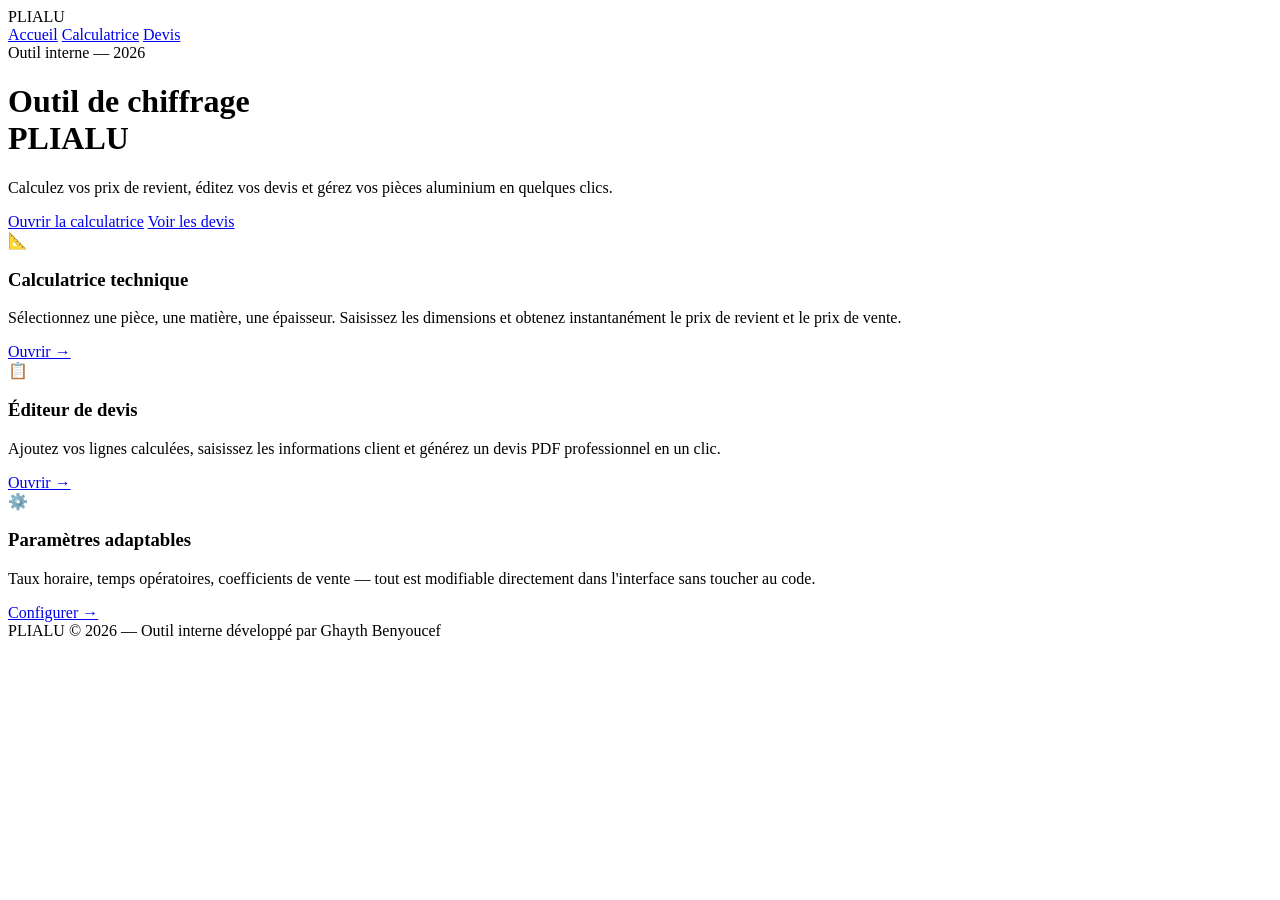
==== index.html @ 18a7a0c3 "Update index.html" ====
<!DOCTYPE html>
<html lang="fr">
<head>
  <meta charset="UTF-8">
  <meta name="viewport" content="width=device-width, initial-scale=1.0">
  <title>PLIALU — Outil interne</title>
  <link rel="stylesheet" href="style.css">
</head>
<body>

  <!-- ════════════════════════════════
       NAVIGATION
  ════════════════════════════════ -->
  <nav class="navbar">
    <span class="nav-logo">PLIALU</span>
    <div class="nav-links">
      <a href="index.html" class="nav-link active">Accueil</a>
      <a href="calcul.html" class="nav-link">Calculatrice</a>
      <a href="devis.html" class="nav-link">Devis</a>
    </div>
  </nav>

  <!-- ════════════════════════════════
       HERO
  ════════════════════════════════ -->
  <main class="hero">
    <div class="hero-content">
      <div class="hero-badge">Outil interne — 2026</div>
      <h1 class="hero-title">Outil de chiffrage<br><span>PLIALU</span></h1>
      <p class="hero-sub">
        Calculez vos prix de revient, éditez vos devis et gérez vos pièces aluminium
        en quelques clics.
      </p>
      <div class="hero-actions">
        <a href="calcul.html" class="btn btn-primary">Ouvrir la calculatrice</a>
        <a href="devis.html" class="btn btn-outline">Voir les devis</a>
      </div>
    </div>
  </main>

  <!-- ════════════════════════════════
       CARTES FONCTIONNALITÉS
  ════════════════════════════════ -->
  <section class="features">

    <div class="feature-card">
      <div class="feature-icon">📐</div>
      <h3>Calculatrice technique</h3>
      <p>
        Sélectionnez une pièce, une matière, une épaisseur.
        Saisissez les dimensions et obtenez instantanément
        le prix de revient et le prix de vente.
      </p>
      <a href="calcul.html" class="feature-link">Ouvrir →</a>
    </div>

    <div class="feature-card">
      <div class="feature-icon">📋</div>
      <h3>Éditeur de devis</h3>
      <p>
        Ajoutez vos lignes calculées, saisissez les informations
        client et générez un devis PDF professionnel en un clic.
      </p>
      <a href="devis.html" class="feature-link">Ouvrir →</a>
    </div>

    <div class="feature-card">
      <div class="feature-icon">⚙️</div>
      <h3>Paramètres adaptables</h3>
      <p>
        Taux horaire, temps opératoires, coefficients de vente —
        tout est modifiable directement dans l'interface
        sans toucher au code.
      </p>
      <a href="calcul.html" class="feature-link">Configurer →</a>
    </div>

  </section>

  <!-- ════════════════════════════════
       FOOTER
  ════════════════════════════════ -->
  <footer class="footer">
    <span>PLIALU © 2026 — Outil interne développé par Ghayth Benyoucef</span>
  </footer>

</body>
</html>
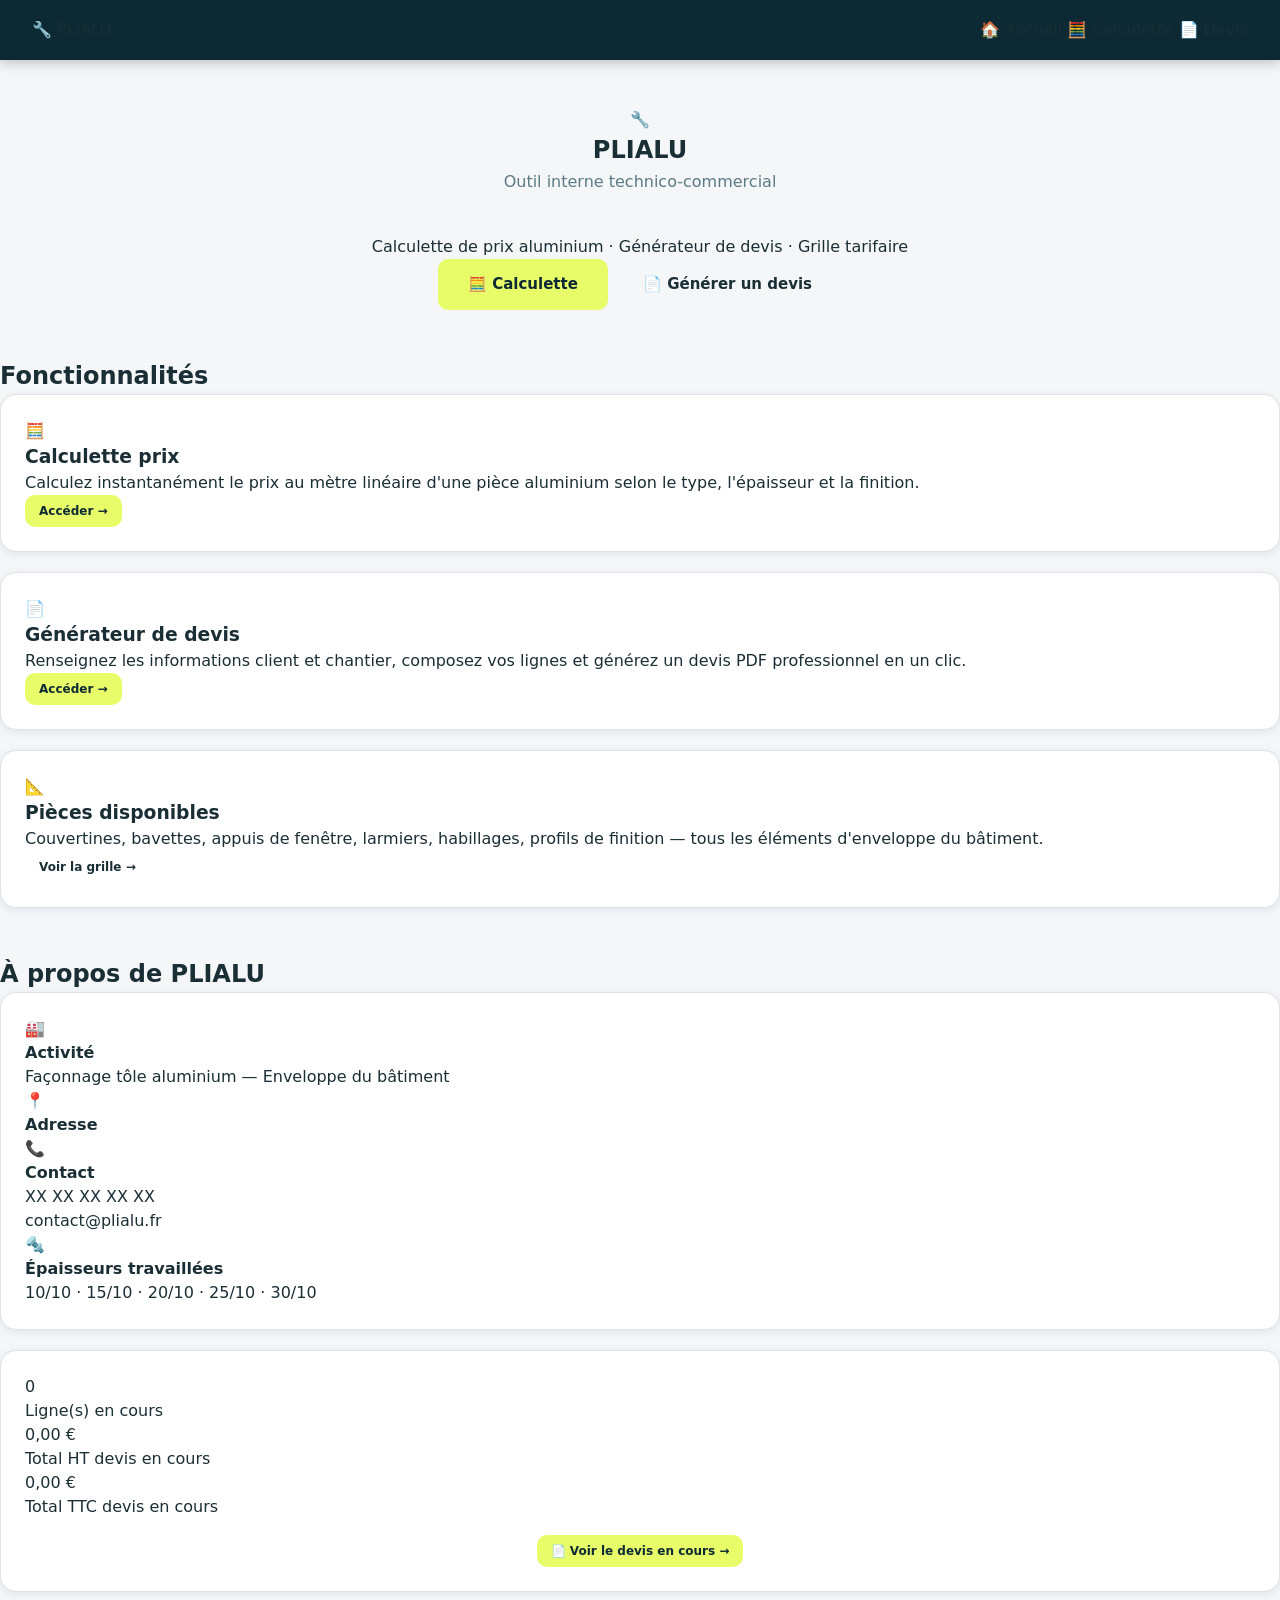
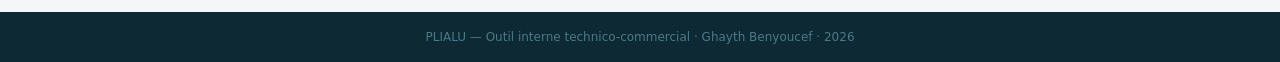
==== commit 517eaa0e: "Update index.html" ====
--- a/index.html
+++ b/index.html
@@ -8,81 +8,186 @@
 </head>
 <body>
 
-  <!-- ════════════════════════════════
-       NAVIGATION
-  ════════════════════════════════ -->
-  <nav class="navbar">
-    <span class="nav-logo">PLIALU</span>
-    <div class="nav-links">
-      <a href="index.html" class="nav-link active">Accueil</a>
-      <a href="calcul.html" class="nav-link">Calculatrice</a>
-      <a href="devis.html" class="nav-link">Devis</a>
+<!-- ═══════════════════════════════════════
+     NAVBAR
+════════════════════════════════════════ -->
+<nav class="navbar">
+  <div class="navbar-brand">🔧 PLIALU</div>
+  <div class="navbar-links">
+    <a href="index.html" class="active">🏠 Accueil</a>
+    <a href="calcul.html">🧮 Calculette</a>
+    <a href="devis.html">📄 Devis</a>
+  </div>
+</nav>
+
+<!-- ═══════════════════════════════════════
+     HERO
+════════════════════════════════════════ -->
+<section class="hero hero-home">
+  <div class="hero-content">
+    <div class="hero-logo">🔧</div>
+    <h1>PLIALU</h1>
+    <p class="hero-sub">Outil interne technico-commercial</p>
+    <p class="hero-desc">
+      Calculette de prix aluminium · Générateur de devis · Grille tarifaire
+    </p>
+    <div class="hero-btns">
+      <a href="calcul.html" class="btn btn-primary btn-lg">🧮 Calculette</a>
+      <a href="devis.html"  class="btn btn-secondary btn-lg">📄 Générer un devis</a>
     </div>
-  </nav>
+  </div>
+</section>
 
-  <!-- ════════════════════════════════
-       HERO
-  ════════════════════════════════ -->
-  <main class="hero">
-    <div class="hero-content">
-      <div class="hero-badge">Outil interne — 2026</div>
-      <h1 class="hero-title">Outil de chiffrage<br><span>PLIALU</span></h1>
-      <p class="hero-sub">
-        Calculez vos prix de revient, éditez vos devis et gérez vos pièces aluminium
-        en quelques clics.
+<!-- ═══════════════════════════════════════
+     CARDS FONCTIONNALITÉS
+════════════════════════════════════════ -->
+<main class="container">
+
+  <h2 class="section-title">Fonctionnalités</h2>
+
+  <div class="cards-grid">
+
+    <div class="card feature-card">
+      <div class="feature-icon">🧮</div>
+      <h3>Calculette prix</h3>
+      <p>
+        Calculez instantanément le prix au mètre linéaire d'une pièce aluminium
+        selon le type, l'épaisseur et la finition.
       </p>
-      <div class="hero-actions">
-        <a href="calcul.html" class="btn btn-primary">Ouvrir la calculatrice</a>
-        <a href="devis.html" class="btn btn-outline">Voir les devis</a>
-      </div>
-    </div>
-  </main>
-
-  <!-- ════════════════════════════════
-       CARTES FONCTIONNALITÉS
-  ════════════════════════════════ -->
-  <section class="features">
-
-    <div class="feature-card">
-      <div class="feature-icon">📐</div>
-      <h3>Calculatrice technique</h3>
-      <p>
-        Sélectionnez une pièce, une matière, une épaisseur.
-        Saisissez les dimensions et obtenez instantanément
-        le prix de revient et le prix de vente.
-      </p>
-      <a href="calcul.html" class="feature-link">Ouvrir →</a>
+      <a href="calcul.html" class="btn btn-primary btn-sm" style="margin-top:auto;">
+        Accéder →
+      </a>
     </div>
 
-    <div class="feature-card">
-      <div class="feature-icon">📋</div>
-      <h3>Éditeur de devis</h3>
+    <div class="card feature-card">
+      <div class="feature-icon">📄</div>
+      <h3>Générateur de devis</h3>
       <p>
-        Ajoutez vos lignes calculées, saisissez les informations
-        client et générez un devis PDF professionnel en un clic.
+        Renseignez les informations client et chantier, composez vos lignes
+        et générez un devis PDF professionnel en un clic.
       </p>
-      <a href="devis.html" class="feature-link">Ouvrir →</a>
+      <a href="devis.html" class="btn btn-primary btn-sm" style="margin-top:auto;">
+        Accéder →
+      </a>
     </div>
 
-    <div class="feature-card">
-      <div class="feature-icon">⚙️</div>
-      <h3>Paramètres adaptables</h3>
+    <div class="card feature-card">
+      <div class="feature-icon">📐</div>
+      <h3>Pièces disponibles</h3>
       <p>
-        Taux horaire, temps opératoires, coefficients de vente —
-        tout est modifiable directement dans l'interface
-        sans toucher au code.
+        Couvertines, bavettes, appuis de fenêtre, larmiers, habillages, profils
+        de finition — tous les éléments d'enveloppe du bâtiment.
       </p>
-      <a href="calcul.html" class="feature-link">Configurer →</a>
+      <a href="calcul.html" class="btn btn-secondary btn-sm" style="margin-top:auto;">
+        Voir la grille →
+      </a>
     </div>
 
-  </section>
+  </div>
 
-  <!-- ════════════════════════════════
-       FOOTER
-  ════════════════════════════════ -->
-  <footer class="footer">
-    <span>PLIALU © 2026 — Outil interne développé par Ghayth Benyoucef</span>
-  </footer>
+  <!-- ─────────────────────────────────────
+       INFOS SOCIÉTÉ
+  ───────────────────────────────────── -->
+  <h2 class="section-title" style="margin-top:48px;">À propos de PLIALU</h2>
 
+  <div class="card">
+    <div class="about-grid">
+
+      <div class="about-bloc">
+        <div class="about-icon">🏭</div>
+        <h4>Activité</h4>
+        <p id="about-activite">—</p>
+      </div>
+
+      <div class="about-bloc">
+        <div class="about-icon">📍</div>
+        <h4>Adresse</h4>
+        <p id="about-adresse">—</p>
+      </div>
+
+      <div class="about-bloc">
+        <div class="about-icon">📞</div>
+        <h4>Contact</h4>
+        <p id="about-tel">—</p>
+        <p id="about-email">—</p>
+      </div>
+
+      <div class="about-bloc">
+        <div class="about-icon">🔩</div>
+        <h4>Épaisseurs travaillées</h4>
+        <p>10/10 · 15/10 · 20/10 · 25/10 · 30/10</p>
+      </div>
+
+    </div>
+  </div>
+
+  <!-- ─────────────────────────────────────
+       COMPTEUR DEVIS EN COURS
+  ───────────────────────────────────── -->
+  <div class="card stat-card">
+    <div class="stat-grid">
+
+      <div class="stat-bloc">
+        <div class="stat-value" id="stat-lignes">0</div>
+        <div class="stat-label">Ligne(s) en cours</div>
+      </div>
+
+      <div class="stat-bloc">
+        <div class="stat-value" id="stat-total-ht">0,00 €</div>
+        <div class="stat-label">Total HT devis en cours</div>
+      </div>
+
+      <div class="stat-bloc">
+        <div class="stat-value" id="stat-total-ttc">0,00 €</div>
+        <div class="stat-label">Total TTC devis en cours</div>
+      </div>
+
+    </div>
+    <div style="text-align:center;margin-top:16px;">
+      <a href="devis.html" class="btn btn-primary btn-sm">📄 Voir le devis en cours →</a>
+    </div>
+  </div>
+
+</main>
+
+<!-- ═══════════════════════════════════════
+     FOOTER
+════════════════════════════════════════ -->
+<footer class="footer">
+  <p>PLIALU — Outil interne technico-commercial · Ghayth Benyoucef · 2026</p>
+</footer>
+
+<!-- ═══════════════════════════════════════
+     SCRIPTS
+════════════════════════════════════════ -->
+<script src="data.js"></script>
+<script src="script.js"></script>
+<script>
+
+  document.addEventListener("DOMContentLoaded", () => {
+
+    // ── Infos société depuis data.js
+    const set = (id, val) => {
+      const el = document.getElementById(id);
+      if (el) el.textContent = val;
+    };
+
+    set("about-activite", SOCIETE.activite);
+    set("about-adresse",  SOCIETE.adresse);
+    set("about-tel",      SOCIETE.tel);
+    set("about-email",    SOCIETE.email);
+
+    // ── Stats devis en cours (localStorage)
+    const lignes    = JSON.parse(localStorage.getItem("plialu_lignes") || "[]");
+    const totalHT   = lignes.reduce((s, l) => s + (l.totalHT || 0), 0);
+    const totalTTC  = totalHT * 1.2;
+
+    set("stat-lignes",    lignes.length);
+    set("stat-total-ht",  arrondi(totalHT).toFixed(2).replace(".", ",") + " €");
+    set("stat-total-ttc", arrondi(totalTTC).toFixed(2).replace(".", ",") + " €");
+
+  });
+
+</script>
 </body>
 </html>
--- a/style.css
+++ b/style.css
@@ -0,0 +1,530 @@
+/* ============================================================
+   PLIALU — style.css
+   Charte graphique commune à toutes les pages
+   Auteur : Ghayth Benyoucef — Alternant technico-commercial
+   Année  : 2026
+============================================================ */
+
+/* ════════════════════════════════════════
+   VARIABLES — Palette PLIALU
+════════════════════════════════════════ */
+:root {
+  --bleu        : #0d2933;
+  --bleu-clair  : #14404f;
+  --bleu-mid    : #1a5568;
+  --jaune       : #e8fc69;
+  --jaune-hover : #d4e85a;
+  --blanc       : #ffffff;
+  --gris-bg     : #f4f6f8;
+  --gris-card   : #ffffff;
+  --gris-border : #dde3e8;
+  --texte       : #1a2e35;
+  --texte-soft  : #5a7a85;
+  --rouge       : #e53e3e;
+  --vert        : #38a169;
+  --shadow-sm   : 0 2px 8px rgba(13,41,51,.08);
+  --shadow-md   : 0 4px 20px rgba(13,41,51,.12);
+  --radius      : 10px;
+  --radius-lg   : 16px;
+  --transition  : .2s ease;
+}
+
+/* ════════════════════════════════════════
+   RESET & BASE
+════════════════════════════════════════ */
+*, *::before, *::after {
+  margin      : 0;
+  padding     : 0;
+  box-sizing  : border-box;
+}
+
+html {
+  font-size   : 16px;
+  scroll-behavior: smooth;
+}
+
+body {
+  font-family : 'Segoe UI', system-ui, -apple-system, sans-serif;
+  background  : var(--gris-bg);
+  color       : var(--texte);
+  min-height  : 100vh;
+  display     : flex;
+  flex-direction: column;
+  line-height : 1.5;
+}
+
+a {
+  text-decoration: none;
+  color: inherit;
+}
+
+/* ════════════════════════════════════════
+   NAVBAR
+════════════════════════════════════════ */
+.navbar {
+  background    : var(--bleu);
+  height        : 60px;
+  display       : flex;
+  align-items   : center;
+  justify-content: space-between;
+  padding       : 0 32px;
+  position      : sticky;
+  top           : 0;
+  z-index       : 100;
+  box-shadow    : 0 2px 12px rgba(0,0,0,.25);
+}
+
+.nav-logo {
+  font-size     : 18px;
+  font-weight   : 900;
+  color         : var(--jaune);
+  letter-spacing: 2px;
+  text-transform: uppercase;
+}
+
+.nav-links {
+  display       : flex;
+  gap           : 4px;
+}
+
+.nav-link {
+  color         : #8aacb8;
+  font-size     : 14px;
+  font-weight   : 600;
+  padding       : 6px 14px;
+  border-radius : 6px;
+  transition    : var(--transition);
+}
+
+.nav-link:hover {
+  color         : var(--blanc);
+  background    : var(--bleu-mid);
+}
+
+.nav-link.active {
+  color         : var(--bleu);
+  background    : var(--jaune);
+}
+
+/* ════════════════════════════════════════
+   PAGE WRAPPER
+════════════════════════════════════════ */
+.page {
+  flex          : 1;
+  padding       : 32px 24px;
+  max-width     : 1100px;
+  margin        : 0 auto;
+  width         : 100%;
+}
+
+.page-title {
+  font-size     : 22px;
+  font-weight   : 800;
+  color         : var(--bleu);
+  margin-bottom : 4px;
+}
+
+.page-sub {
+  font-size     : 14px;
+  color         : var(--texte-soft);
+  margin-bottom : 28px;
+}
+
+/* ════════════════════════════════════════
+   HERO — page d'accueil
+════════════════════════════════════════ */
+.hero {
+  flex          : 1;
+  display       : flex;
+  align-items   : center;
+  justify-content: center;
+  padding       : 48px 24px;
+}
+
+.hero-content {
+  text-align    : center;
+  max-width     : 620px;
+}
+
+.hero-badge {
+  display       : inline-block;
+  background    : var(--bleu);
+  color         : var(--jaune);
+  font-size     : 11px;
+  font-weight   : 700;
+  letter-spacing: 1.5px;
+  text-transform: uppercase;
+  padding       : 5px 14px;
+  border-radius : 20px;
+  margin-bottom : 20px;
+}
+
+.hero-title {
+  font-size     : 42px;
+  font-weight   : 900;
+  color         : var(--bleu);
+  line-height   : 1.15;
+  margin-bottom : 16px;
+}
+
+.hero-title span {
+  color         : var(--bleu-mid);
+}
+
+.hero-sub {
+  font-size     : 16px;
+  color         : var(--texte-soft);
+  margin-bottom : 40px;
+  line-height   : 1.7;
+}
+
+.hero-actions {
+  display       : flex;
+  gap           : 12px;
+  justify-content: center;
+  flex-wrap     : wrap;
+  margin-bottom : 48px;
+}
+
+.hero-cards {
+  display       : grid;
+  grid-template-columns: repeat(3, 1fr);
+  gap           : 16px;
+  text-align    : left;
+}
+
+.hero-card {
+  background    : var(--blanc);
+  border        : 1px solid var(--gris-border);
+  border-radius : var(--radius);
+  padding       : 20px;
+  box-shadow    : var(--shadow-sm);
+}
+
+.hero-card-icon {
+  font-size     : 26px;
+  margin-bottom : 10px;
+}
+
+.hero-card h3 {
+  font-size     : 14px;
+  font-weight   : 800;
+  color         : var(--bleu);
+  margin-bottom : 6px;
+}
+
+.hero-card p {
+  font-size     : 13px;
+  color         : var(--texte-soft);
+  line-height   : 1.5;
+}
+
+/* ════════════════════════════════════════
+   CARDS
+════════════════════════════════════════ */
+.card {
+  background    : var(--gris-card);
+  border        : 1px solid var(--gris-border);
+  border-radius : var(--radius-lg);
+  padding       : 24px;
+  box-shadow    : var(--shadow-sm);
+  margin-bottom : 20px;
+}
+
+.card-title {
+  font-size     : 13px;
+  font-weight   : 800;
+  text-transform: uppercase;
+  letter-spacing: 1px;
+  color         : var(--bleu);
+  margin-bottom : 18px;
+  padding-bottom: 10px;
+  border-bottom : 2px solid var(--gris-border);
+  display       : flex;
+  align-items   : center;
+  gap           : 8px;
+}
+
+/* ════════════════════════════════════════
+   GRILLES
+════════════════════════════════════════ */
+.grid2 { display: grid; grid-template-columns: 1fr 1fr;         gap: 16px; }
+.grid3 { display: grid; grid-template-columns: 1fr 1fr 1fr;     gap: 16px; }
+.grid4 { display: grid; grid-template-columns: 1fr 1fr 1fr 1fr; gap: 16px; }
+
+/* ════════════════════════════════════════
+   FORMULAIRE
+════════════════════════════════════════ */
+.form-group {
+  display       : flex;
+  flex-direction: column;
+  gap           : 6px;
+}
+
+.form-group label {
+  font-size     : 12px;
+  font-weight   : 700;
+  color         : var(--texte-soft);
+  text-transform: uppercase;
+  letter-spacing: .5px;
+}
+
+.form-group input,
+.form-group select,
+.form-group textarea {
+  padding       : 10px 12px;
+  border        : 1.5px solid var(--gris-border);
+  border-radius : var(--radius);
+  font-size     : 14px;
+  color         : var(--texte);
+  background    : var(--blanc);
+  transition    : var(--transition);
+  font-family   : inherit;
+}
+
+.form-group input:focus,
+.form-group select:focus,
+.form-group textarea:focus {
+  outline       : none;
+  border-color  : var(--bleu-mid);
+  box-shadow    : 0 0 0 3px rgba(26,85,104,.12);
+}
+
+.form-group input::placeholder {
+  color         : #b0bec5;
+}
+
+/* ════════════════════════════════════════
+   BOUTONS
+════════════════════════════════════════ */
+.btn {
+  display       : inline-flex;
+  align-items   : center;
+  gap           : 7px;
+  padding       : 11px 22px;
+  border        : none;
+  border-radius : var(--radius);
+  cursor        : pointer;
+  font-weight   : 700;
+  font-size     : 14px;
+  font-family   : inherit;
+  transition    : var(--transition);
+  white-space   : nowrap;
+}
+
+.btn-primary {
+  background    : var(--jaune);
+  color         : var(--bleu);
+}
+.btn-primary:hover {
+  background    : var(--jaune-hover);
+  transform     : translateY(-1px);
+  box-shadow    : var(--shadow-sm);
+}
+
+.btn-dark {
+  background    : var(--bleu);
+  color         : var(--blanc);
+}
+.btn-dark:hover {
+  background    : var(--bleu-mid);
+  transform     : translateY(-1px);
+}
+
+.btn-outline {
+  background    : transparent;
+  color         : var(--bleu);
+  border        : 2px solid var(--bleu);
+}
+.btn-outline:hover {
+  background    : var(--bleu);
+  color         : var(--blanc);
+}
+
+.btn-danger {
+  background    : #fee2e2;
+  color         : var(--rouge);
+}
+.btn-danger:hover {
+  background    : #fca5a5;
+}
+
+.btn-success {
+  background    : #d1fae5;
+  color         : var(--vert);
+}
+.btn-success:hover {
+  background    : #6ee7b7;
+}
+
+.btn-sm {
+  padding       : 7px 14px;
+  font-size     : 12px;
+}
+
+.btn-lg {
+  padding       : 14px 30px;
+  font-size     : 15px;
+}
+
+.btn-full {
+  width         : 100%;
+  justify-content: center;
+}
+
+/* ════════════════════════════════════════
+   RÉSULTATS DE CALCUL
+════════════════════════════════════════ */
+.result-box {
+  background    : var(--gris-bg);
+  border        : 1px solid var(--gris-border);
+  border-radius : var(--radius);
+  padding       : 16px;
+  margin-bottom : 10px;
+}
+
+.result-box .lbl {
+  font-size     : 11px;
+  font-weight   : 700;
+  text-transform: uppercase;
+  letter-spacing: .5px;
+  color         : var(--texte-soft);
+  margin-bottom : 4px;
+}
+
+.result-box .val {
+  font-size     : 20px;
+  font-weight   : 800;
+  color         : var(--bleu);
+}
+
+.result-highlight {
+  background    : var(--bleu);
+  border-radius : var(--radius);
+  padding       : 18px 20px;
+  display       : flex;
+  justify-content: space-between;
+  align-items   : center;
+}
+
+.result-highlight .lbl {
+  color         : #8aacb8;
+  font-size     : 12px;
+  font-weight   : 700;
+  text-transform: uppercase;
+  letter-spacing: .5px;
+}
+
+.result-highlight .val {
+  color         : var(--jaune);
+  font-size     : 28px;
+  font-weight   : 900;
+}
+
+/* ════════════════════════════════════════
+   TABLEAU DEVIS
+════════════════════════════════════════ */
+.table-wrap {
+  overflow-x    : auto;
+  border-radius : var(--radius);
+  border        : 1px solid var(--gris-border);
+}
+
+.devis-table {
+  width         : 100%;
+  border-collapse: collapse;
+  font-size     : 13px;
+  min-width     : 600px;
+}
+
+.devis-table th {
+  background    : var(--bleu);
+  color         : var(--blanc);
+  padding       : 11px 14px;
+  text-align    : left;
+  font-size     : 11px;
+  font-weight   : 700;
+  text-transform: uppercase;
+  letter-spacing: .6px;
+}
+
+.devis-table td {
+  padding       : 11px 14px;
+  border-bottom : 1px solid var(--gris-border);
+  vertical-align: middle;
+}
+
+.devis-table tr:last-child td {
+  border-bottom : none;
+}
+
+.devis-table tbody tr:hover td {
+  background    : #f0f6f8;
+}
+
+.devis-table .total-row td {
+  font-weight   : 800;
+  background    : var(--gris-bg);
+  border-top    : 2px solid var(--bleu);
+  color         : var(--bleu);
+}
+
+/* ════════════════════════════════════════
+   BADGES / TAGS
+════════════════════════════════════════ */
+.badge {
+  display       : inline-block;
+  padding       : 3px 10px;
+  border-radius : 20px;
+  font-size     : 11px;
+  font-weight   : 700;
+}
+
+.badge-blue  { background: #dbeafe; color: #1e40af; }
+.badge-green { background: #d1fae5; color: #065f46; }
+.badge-yellow{ background: #fef9c3; color: #854d0e; }
+.badge-red   { background: #fee2e2; color: #991b1b; }
+
+/* ════════════════════════════════════════
+   DIVIDER
+════════════════════════════════════════ */
+.divider {
+  border        : none;
+  border-top    : 1px solid var(--gris-border);
+  margin        : 20px 0;
+}
+
+/* ════════════════════════════════════════
+   FOOTER
+════════════════════════════════════════ */
+.footer {
+  background    : var(--bleu);
+  color         : #4a7a8a;
+  text-align    : center;
+  padding       : 16px;
+  font-size     : 12px;
+  margin-top    : auto;
+}
+
+.footer span {
+  color         : var(--jaune);
+  font-weight   : 700;
+}
+
+/* ════════════════════════════════════════
+   RESPONSIVE
+════════════════════════════════════════ */
+@media (max-width: 768px) {
+  .hero-title        { font-size: 30px; }
+  .hero-cards        { grid-template-columns: 1fr; }
+  .grid3, .grid4     { grid-template-columns: 1fr 1fr; }
+  .navbar            { padding: 0 16px; }
+}
+
+@media (max-width: 520px) {
+  .grid2, .grid3, .grid4 { grid-template-columns: 1fr; }
+  .hero-title             { font-size: 26px; }
+  .nav-link               { padding: 6px 10px; font-size: 13px; }
+  .page                   { padding: 20px 16px; }
+}
+
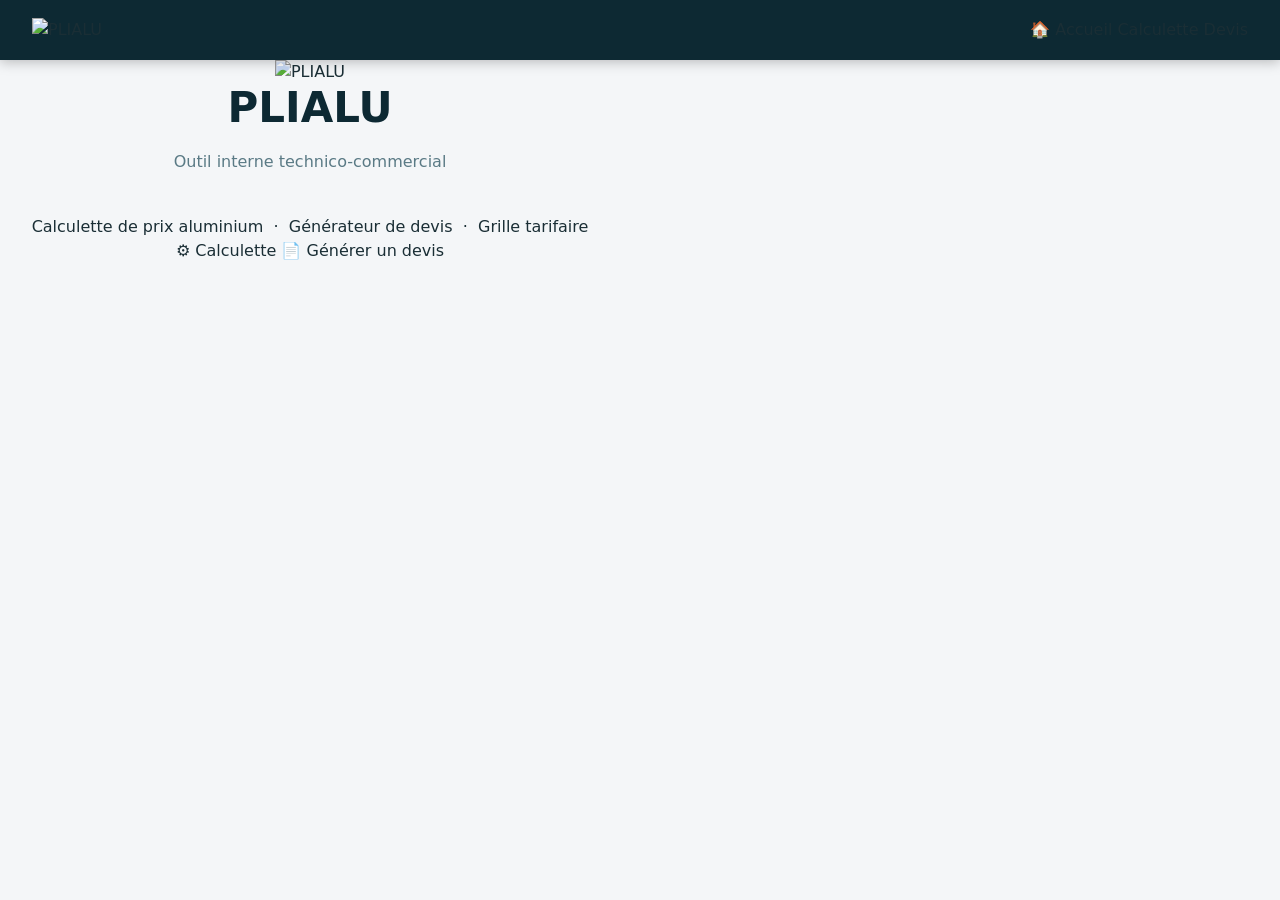
==== commit 3863f1c4: "Update index.html" ====
--- a/index.html
+++ b/index.html
@@ -12,182 +12,51 @@
      NAVBAR
 ════════════════════════════════════════ -->
 <nav class="navbar">
-  <div class="navbar-brand">🔧 PLIALU</div>
+  <div class="navbar-brand">
+    <img src="https://media.licdn.com/dms/image/v2/D4E0BAQEVHChGDClWSw/company-logo_200_200/company-logo_200_200/0/1711383705214/plialu_logo?e=2147483647&v=beta&t=Yynd6OIt06-9izNKmvnm66nc15JvNhJKp5H75QXgh50" alt="PLIALU" style="height:36px;">
+  </div>
   <div class="navbar-links">
     <a href="index.html" class="active">🏠 Accueil</a>
-    <a href="calcul.html">🧮 Calculette</a>
-    <a href="devis.html">📄 Devis</a>
+    <a href="calcul.html">Calculette</a>
+    <a href="devis.html">Devis</a>
   </div>
 </nav>
 
 <!-- ═══════════════════════════════════════
      HERO
 ════════════════════════════════════════ -->
-<section class="hero hero-home">
+<section class="hero-home">
   <div class="hero-content">
-    <div class="hero-logo">🔧</div>
-    <h1>PLIALU</h1>
+
+    <img
+      src="https://media.licdn.com/dms/image/v2/D4E0BAQEVHChGDClWSw/company-logo_200_200/company-logo_200_200/0/1711383705214/plialu_logo?e=2147483647&v=beta&t=Yynd6OIt06-9izNKmvnm66nc15JvNhJKp5H75QXgh50"
+      alt="PLIALU"
+      class="hero-logo-img"
+    >
+
+    <h1 class="hero-title">PLIALU</h1>
     <p class="hero-sub">Outil interne technico-commercial</p>
     <p class="hero-desc">
-      Calculette de prix aluminium · Générateur de devis · Grille tarifaire
+      Calculette de prix aluminium &nbsp;·&nbsp; Générateur de devis &nbsp;·&nbsp; Grille tarifaire
     </p>
+
     <div class="hero-btns">
-      <a href="calcul.html" class="btn btn-primary btn-lg">🧮 Calculette</a>
-      <a href="devis.html"  class="btn btn-secondary btn-lg">📄 Générer un devis</a>
-    </div>
-  </div>
-</section>
-
-<!-- ═══════════════════════════════════════
-     CARDS FONCTIONNALITÉS
-════════════════════════════════════════ -->
-<main class="container">
-
-  <h2 class="section-title">Fonctionnalités</h2>
-
-  <div class="cards-grid">
-
-    <div class="card feature-card">
-      <div class="feature-icon">🧮</div>
-      <h3>Calculette prix</h3>
-      <p>
-        Calculez instantanément le prix au mètre linéaire d'une pièce aluminium
-        selon le type, l'épaisseur et la finition.
-      </p>
-      <a href="calcul.html" class="btn btn-primary btn-sm" style="margin-top:auto;">
-        Accéder →
+      <a href="calcul.html" class="btn-hero btn-hero-primary">
+        ⚙️ Calculette
       </a>
-    </div>
-
-    <div class="card feature-card">
-      <div class="feature-icon">📄</div>
-      <h3>Générateur de devis</h3>
-      <p>
-        Renseignez les informations client et chantier, composez vos lignes
-        et générez un devis PDF professionnel en un clic.
-      </p>
-      <a href="devis.html" class="btn btn-primary btn-sm" style="margin-top:auto;">
-        Accéder →
-      </a>
-    </div>
-
-    <div class="card feature-card">
-      <div class="feature-icon">📐</div>
-      <h3>Pièces disponibles</h3>
-      <p>
-        Couvertines, bavettes, appuis de fenêtre, larmiers, habillages, profils
-        de finition — tous les éléments d'enveloppe du bâtiment.
-      </p>
-      <a href="calcul.html" class="btn btn-secondary btn-sm" style="margin-top:auto;">
-        Voir la grille →
+      <a href="devis.html" class="btn-hero btn-hero-secondary">
+        📄 Générer un devis
       </a>
     </div>
 
   </div>
-
-  <!-- ─────────────────────────────────────
-       INFOS SOCIÉTÉ
-  ───────────────────────────────────── -->
-  <h2 class="section-title" style="margin-top:48px;">À propos de PLIALU</h2>
-
-  <div class="card">
-    <div class="about-grid">
-
-      <div class="about-bloc">
-        <div class="about-icon">🏭</div>
-        <h4>Activité</h4>
-        <p id="about-activite">—</p>
-      </div>
-
-      <div class="about-bloc">
-        <div class="about-icon">📍</div>
-        <h4>Adresse</h4>
-        <p id="about-adresse">—</p>
-      </div>
-
-      <div class="about-bloc">
-        <div class="about-icon">📞</div>
-        <h4>Contact</h4>
-        <p id="about-tel">—</p>
-        <p id="about-email">—</p>
-      </div>
-
-      <div class="about-bloc">
-        <div class="about-icon">🔩</div>
-        <h4>Épaisseurs travaillées</h4>
-        <p>10/10 · 15/10 · 20/10 · 25/10 · 30/10</p>
-      </div>
-
-    </div>
-  </div>
-
-  <!-- ─────────────────────────────────────
-       COMPTEUR DEVIS EN COURS
-  ───────────────────────────────────── -->
-  <div class="card stat-card">
-    <div class="stat-grid">
-
-      <div class="stat-bloc">
-        <div class="stat-value" id="stat-lignes">0</div>
-        <div class="stat-label">Ligne(s) en cours</div>
-      </div>
-
-      <div class="stat-bloc">
-        <div class="stat-value" id="stat-total-ht">0,00 €</div>
-        <div class="stat-label">Total HT devis en cours</div>
-      </div>
-
-      <div class="stat-bloc">
-        <div class="stat-value" id="stat-total-ttc">0,00 €</div>
-        <div class="stat-label">Total TTC devis en cours</div>
-      </div>
-
-    </div>
-    <div style="text-align:center;margin-top:16px;">
-      <a href="devis.html" class="btn btn-primary btn-sm">📄 Voir le devis en cours →</a>
-    </div>
-  </div>
-
-</main>
-
-<!-- ═══════════════════════════════════════
-     FOOTER
-════════════════════════════════════════ -->
-<footer class="footer">
-  <p>PLIALU — Outil interne technico-commercial · Ghayth Benyoucef · 2026</p>
-</footer>
+</section>
 
 <!-- ═══════════════════════════════════════
      SCRIPTS
 ════════════════════════════════════════ -->
 <script src="data.js"></script>
 <script src="script.js"></script>
-<script>
 
-  document.addEventListener("DOMContentLoaded", () => {
-
-    // ── Infos société depuis data.js
-    const set = (id, val) => {
-      const el = document.getElementById(id);
-      if (el) el.textContent = val;
-    };
-
-    set("about-activite", SOCIETE.activite);
-    set("about-adresse",  SOCIETE.adresse);
-    set("about-tel",      SOCIETE.tel);
-    set("about-email",    SOCIETE.email);
-
-    // ── Stats devis en cours (localStorage)
-    const lignes    = JSON.parse(localStorage.getItem("plialu_lignes") || "[]");
-    const totalHT   = lignes.reduce((s, l) => s + (l.totalHT || 0), 0);
-    const totalTTC  = totalHT * 1.2;
-
-    set("stat-lignes",    lignes.length);
-    set("stat-total-ht",  arrondi(totalHT).toFixed(2).replace(".", ",") + " €");
-    set("stat-total-ttc", arrondi(totalTTC).toFixed(2).replace(".", ",") + " €");
-
-  });
-
-</script>
 </body>
 </html>
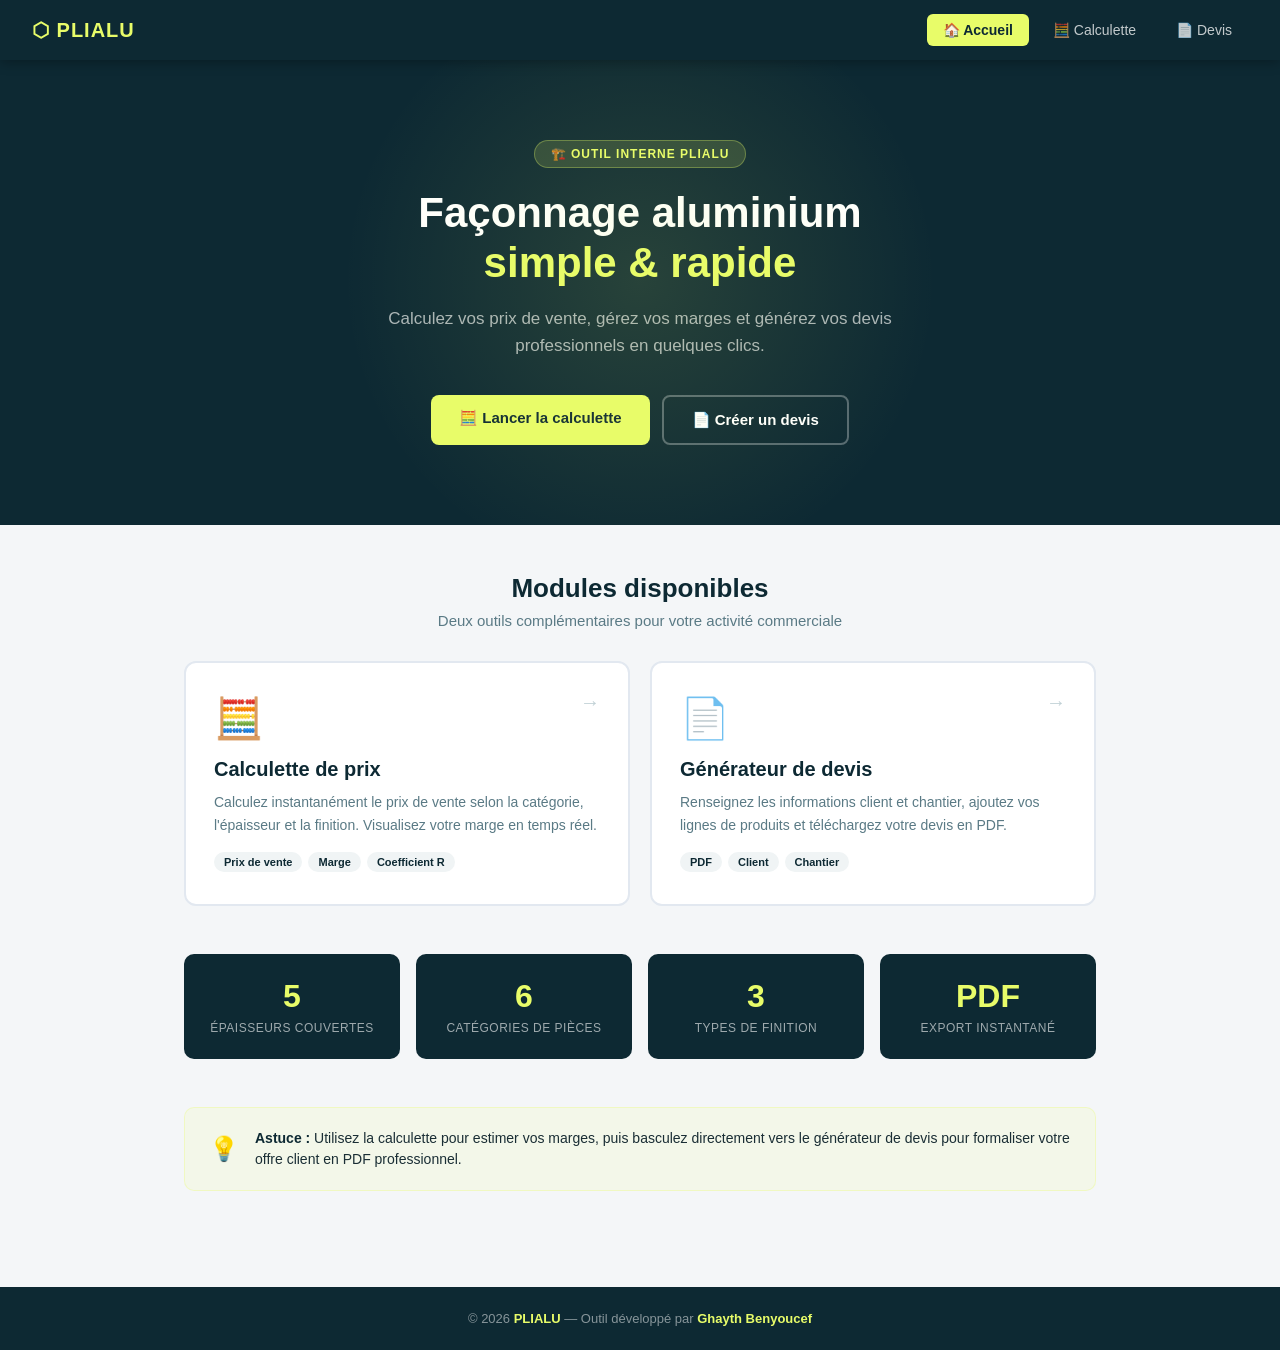
==== commit 89bd6508: "Update index.html" ====
--- a/index.html
+++ b/index.html
@@ -3,60 +3,307 @@
 <head>
   <meta charset="UTF-8">
   <meta name="viewport" content="width=device-width, initial-scale=1.0">
-  <title>PLIALU — Outil interne</title>
-  <link rel="stylesheet" href="style.css">
+  <title>PLIALU — Accueil</title>
+  <style>
+    /* ════ RESET ════ */
+    *, *::before, *::after { box-sizing: border-box; margin: 0; padding: 0; }
+    body { font-family: 'Segoe UI', sans-serif; background: #f4f6f8; color: #1a2e35; }
+
+    /* ════ NAVBAR ════ */
+    .navbar {
+      background: #0d2933;
+      padding: 0 32px;
+      height: 60px;
+      display: flex;
+      align-items: center;
+      justify-content: space-between;
+      position: sticky;
+      top: 0;
+      z-index: 100;
+      box-shadow: 0 2px 12px rgba(0,0,0,0.3);
+    }
+    .navbar-brand {
+      font-size: 20px;
+      font-weight: 800;
+      color: #e8fc69;
+      letter-spacing: 1px;
+    }
+    .navbar-links { display: flex; gap: 8px; }
+    .navbar-links a {
+      color: rgba(255,255,255,0.75);
+      text-decoration: none;
+      padding: 8px 16px;
+      border-radius: 6px;
+      font-size: 14px;
+      font-weight: 500;
+      transition: all .2s;
+    }
+    .navbar-links a:hover { background: rgba(232,252,105,0.15); color: #e8fc69; }
+    .navbar-links a.active { background: #e8fc69; color: #0d2933; font-weight: 700; }
+
+    /* ════ HERO ════ */
+    .hero {
+      background: #0d2933;
+      padding: 80px 32px;
+      text-align: center;
+      position: relative;
+      overflow: hidden;
+    }
+    .hero::before {
+      content: '';
+      position: absolute;
+      top: -80px; left: 50%; transform: translateX(-50%);
+      width: 600px; height: 600px;
+      background: radial-gradient(circle, rgba(232,252,105,0.12) 0%, transparent 70%);
+      pointer-events: none;
+    }
+    .hero-badge {
+      display: inline-block;
+      background: rgba(232,252,105,0.15);
+      color: #e8fc69;
+      border: 1px solid rgba(232,252,105,0.3);
+      padding: 6px 16px;
+      border-radius: 20px;
+      font-size: 12px;
+      font-weight: 600;
+      letter-spacing: 1px;
+      text-transform: uppercase;
+      margin-bottom: 20px;
+    }
+    .hero h1 {
+      font-size: 42px;
+      font-weight: 900;
+      color: #ffffff;
+      margin-bottom: 16px;
+      line-height: 1.2;
+    }
+    .hero h1 span { color: #e8fc69; }
+    .hero p {
+      font-size: 17px;
+      color: rgba(255,255,255,0.65);
+      max-width: 520px;
+      margin: 0 auto 36px;
+      line-height: 1.6;
+    }
+    .hero-btns { display: flex; gap: 12px; justify-content: center; flex-wrap: wrap; }
+    .btn-primary {
+      background: #e8fc69;
+      color: #0d2933;
+      padding: 14px 28px;
+      border-radius: 8px;
+      font-weight: 800;
+      font-size: 15px;
+      text-decoration: none;
+      transition: all .2s;
+    }
+    .btn-primary:hover { background: #d4e85a; transform: translateY(-2px); box-shadow: 0 6px 20px rgba(232,252,105,0.4); }
+    .btn-outline {
+      background: transparent;
+      color: #ffffff;
+      border: 2px solid rgba(255,255,255,0.3);
+      padding: 14px 28px;
+      border-radius: 8px;
+      font-weight: 600;
+      font-size: 15px;
+      text-decoration: none;
+      transition: all .2s;
+    }
+    .btn-outline:hover { border-color: #e8fc69; color: #e8fc69; }
+
+    /* ════ CONTAINER ════ */
+    .container { max-width: 960px; margin: 0 auto; padding: 48px 24px; }
+
+    /* ════ SECTION TITRE ════ */
+    .section-title {
+      text-align: center;
+      margin-bottom: 32px;
+    }
+    .section-title h2 { font-size: 26px; font-weight: 800; color: #0d2933; }
+    .section-title p { color: #5a7a85; margin-top: 8px; font-size: 15px; }
+
+    /* ════ MODULES GRID ════ */
+    .modules-grid { display: grid; grid-template-columns: repeat(auto-fit, minmax(280px, 1fr)); gap: 20px; margin-bottom: 48px; }
+    .module-card {
+      background: #fff;
+      border-radius: 12px;
+      padding: 32px 28px;
+      border: 2px solid #e2e8f0;
+      text-decoration: none;
+      color: inherit;
+      transition: all .25s;
+      display: block;
+      position: relative;
+      overflow: hidden;
+    }
+    .module-card::after {
+      content: '';
+      position: absolute;
+      bottom: 0; left: 0; right: 0;
+      height: 4px;
+      background: #e8fc69;
+      transform: scaleX(0);
+      transition: transform .25s;
+    }
+    .module-card:hover { transform: translateY(-4px); box-shadow: 0 12px 32px rgba(13,41,51,0.12); border-color: #0d2933; }
+    .module-card:hover::after { transform: scaleX(1); }
+    .module-icon { font-size: 40px; margin-bottom: 16px; }
+    .module-card h3 { font-size: 20px; font-weight: 800; color: #0d2933; margin-bottom: 10px; }
+    .module-card p { font-size: 14px; color: #5a7a85; line-height: 1.6; margin-bottom: 16px; }
+    .module-tags { display: flex; gap: 6px; flex-wrap: wrap; }
+    .tag {
+      background: #f0f4f5;
+      color: #0d2933;
+      padding: 4px 10px;
+      border-radius: 20px;
+      font-size: 11px;
+      font-weight: 600;
+    }
+    .module-arrow {
+      position: absolute;
+      top: 28px; right: 28px;
+      font-size: 20px;
+      color: #c0d0d5;
+      transition: all .2s;
+    }
+    .module-card:hover .module-arrow { color: #0d2933; transform: translateX(4px); }
+
+    /* ════ STATS ════ */
+    .stats-grid { display: grid; grid-template-columns: repeat(auto-fit, minmax(180px, 1fr)); gap: 16px; margin-bottom: 48px; }
+    .stat-card {
+      background: #0d2933;
+      border-radius: 10px;
+      padding: 24px;
+      text-align: center;
+    }
+    .stat-val { font-size: 32px; font-weight: 900; color: #e8fc69; }
+    .stat-lbl { font-size: 12px; color: rgba(255,255,255,0.6); margin-top: 6px; text-transform: uppercase; letter-spacing: 0.5px; }
+
+    /* ════ INFO BAND ════ */
+    .info-band {
+      background: rgba(232,252,105,0.1);
+      border: 1px solid rgba(232,252,105,0.3);
+      border-radius: 10px;
+      padding: 20px 24px;
+      display: flex;
+      align-items: center;
+      gap: 16px;
+      margin-bottom: 48px;
+    }
+    .info-band span { font-size: 24px; }
+    .info-band p { font-size: 14px; color: #1a2e35; line-height: 1.5; }
+    .info-band strong { color: #0d2933; }
+
+    /* ════ FOOTER ════ */
+    footer {
+      background: #0d2933;
+      color: rgba(255,255,255,0.5);
+      text-align: center;
+      padding: 24px;
+      font-size: 13px;
+    }
+    footer strong { color: #e8fc69; }
+
+    /* ════ RESPONSIVE ════ */
+    @media (max-width: 600px) {
+      .hero h1 { font-size: 28px; }
+      .navbar { padding: 0 16px; }
+      .navbar-brand { font-size: 16px; }
+      .navbar-links a { padding: 6px 10px; font-size: 12px; }
+    }
+  </style>
 </head>
 <body>
 
-<!-- ═══════════════════════════════════════
-     NAVBAR
-════════════════════════════════════════ -->
+<!-- NAVBAR -->
 <nav class="navbar">
-  <div class="navbar-brand">
-    <img src="https://media.licdn.com/dms/image/v2/D4E0BAQEVHChGDClWSw/company-logo_200_200/company-logo_200_200/0/1711383705214/plialu_logo?e=2147483647&v=beta&t=Yynd6OIt06-9izNKmvnm66nc15JvNhJKp5H75QXgh50" alt="PLIALU" style="height:36px;">
-  </div>
+  <div class="navbar-brand">⬡ PLIALU</div>
   <div class="navbar-links">
     <a href="index.html" class="active">🏠 Accueil</a>
-    <a href="calcul.html">Calculette</a>
-    <a href="devis.html">Devis</a>
+    <a href="calcul.html">🧮 Calculette</a>
+    <a href="devis.html">📄 Devis</a>
   </div>
 </nav>
 
-<!-- ═══════════════════════════════════════
-     HERO
-════════════════════════════════════════ -->
-<section class="hero-home">
-  <div class="hero-content">
-
-    <img
-      src="https://media.licdn.com/dms/image/v2/D4E0BAQEVHChGDClWSw/company-logo_200_200/company-logo_200_200/0/1711383705214/plialu_logo?e=2147483647&v=beta&t=Yynd6OIt06-9izNKmvnm66nc15JvNhJKp5H75QXgh50"
-      alt="PLIALU"
-      class="hero-logo-img"
-    >
-
-    <h1 class="hero-title">PLIALU</h1>
-    <p class="hero-sub">Outil interne technico-commercial</p>
-    <p class="hero-desc">
-      Calculette de prix aluminium &nbsp;·&nbsp; Générateur de devis &nbsp;·&nbsp; Grille tarifaire
-    </p>
-
-    <div class="hero-btns">
-      <a href="calcul.html" class="btn-hero btn-hero-primary">
-        ⚙️ Calculette
-      </a>
-      <a href="devis.html" class="btn-hero btn-hero-secondary">
-        📄 Générer un devis
-      </a>
+<!-- HERO -->
+<section class="hero">
+  <div class="hero-badge">🏗️ Outil interne PLIALU</div>
+  <h1>Façonnage aluminium<br><span>simple & rapide</span></h1>
+  <p>Calculez vos prix de vente, gérez vos marges et générez vos devis professionnels en quelques clics.</p>
+  <div class="hero-btns">
+    <a href="calcul.html" class="btn-primary">🧮 Lancer la calculette</a>
+    <a href="devis.html" class="btn-outline">📄 Créer un devis</a>
+  </div>
+</section>
+
+<!-- CONTENU -->
+<div class="container">
+
+  <!-- Modules -->
+  <div class="section-title">
+    <h2>Modules disponibles</h2>
+    <p>Deux outils complémentaires pour votre activité commerciale</p>
+  </div>
+
+  <div class="modules-grid">
+
+    <a href="calcul.html" class="module-card">
+      <div class="module-arrow">→</div>
+      <div class="module-icon">🧮</div>
+      <h3>Calculette de prix</h3>
+      <p>Calculez instantanément le prix de vente selon la catégorie, l'épaisseur et la finition. Visualisez votre marge en temps réel.</p>
+      <div class="module-tags">
+        <span class="tag">Prix de vente</span>
+        <span class="tag">Marge</span>
+        <span class="tag">Coefficient R</span>
+      </div>
+    </a>
+
+    <a href="devis.html" class="module-card">
+      <div class="module-arrow">→</div>
+      <div class="module-icon">📄</div>
+      <h3>Générateur de devis</h3>
+      <p>Renseignez les informations client et chantier, ajoutez vos lignes de produits et téléchargez votre devis en PDF.</p>
+      <div class="module-tags">
+        <span class="tag">PDF</span>
+        <span class="tag">Client</span>
+        <span class="tag">Chantier</span>
+      </div>
+    </a>
+
+  </div>
+
+  <!-- Stats -->
+  <div class="stats-grid">
+    <div class="stat-card">
+      <div class="stat-val">5</div>
+      <div class="stat-lbl">Épaisseurs couvertes</div>
     </div>
-
-  </div>
-</section>
-
-<!-- ═══════════════════════════════════════
-     SCRIPTS
-════════════════════════════════════════ -->
-<script src="data.js"></script>
-<script src="script.js"></script>
+    <div class="stat-card">
+      <div class="stat-val">6</div>
+      <div class="stat-lbl">Catégories de pièces</div>
+    </div>
+    <div class="stat-card">
+      <div class="stat-val">3</div>
+      <div class="stat-lbl">Types de finition</div>
+    </div>
+    <div class="stat-card">
+      <div class="stat-val">PDF</div>
+      <div class="stat-lbl">Export instantané</div>
+    </div>
+  </div>
+
+  <!-- Info band -->
+  <div class="info-band">
+    <span>💡</span>
+    <p><strong>Astuce :</strong> Utilisez la calculette pour estimer vos marges, puis basculez directement vers le générateur de devis pour formaliser votre offre client en PDF professionnel.</p>
+  </div>
+
+</div>
+
+<!-- FOOTER -->
+<footer>
+  <p>© 2026 <strong>PLIALU</strong> — Outil développé par <strong>Ghayth Benyoucef</strong></p>
+</footer>
 
 </body>
 </html>
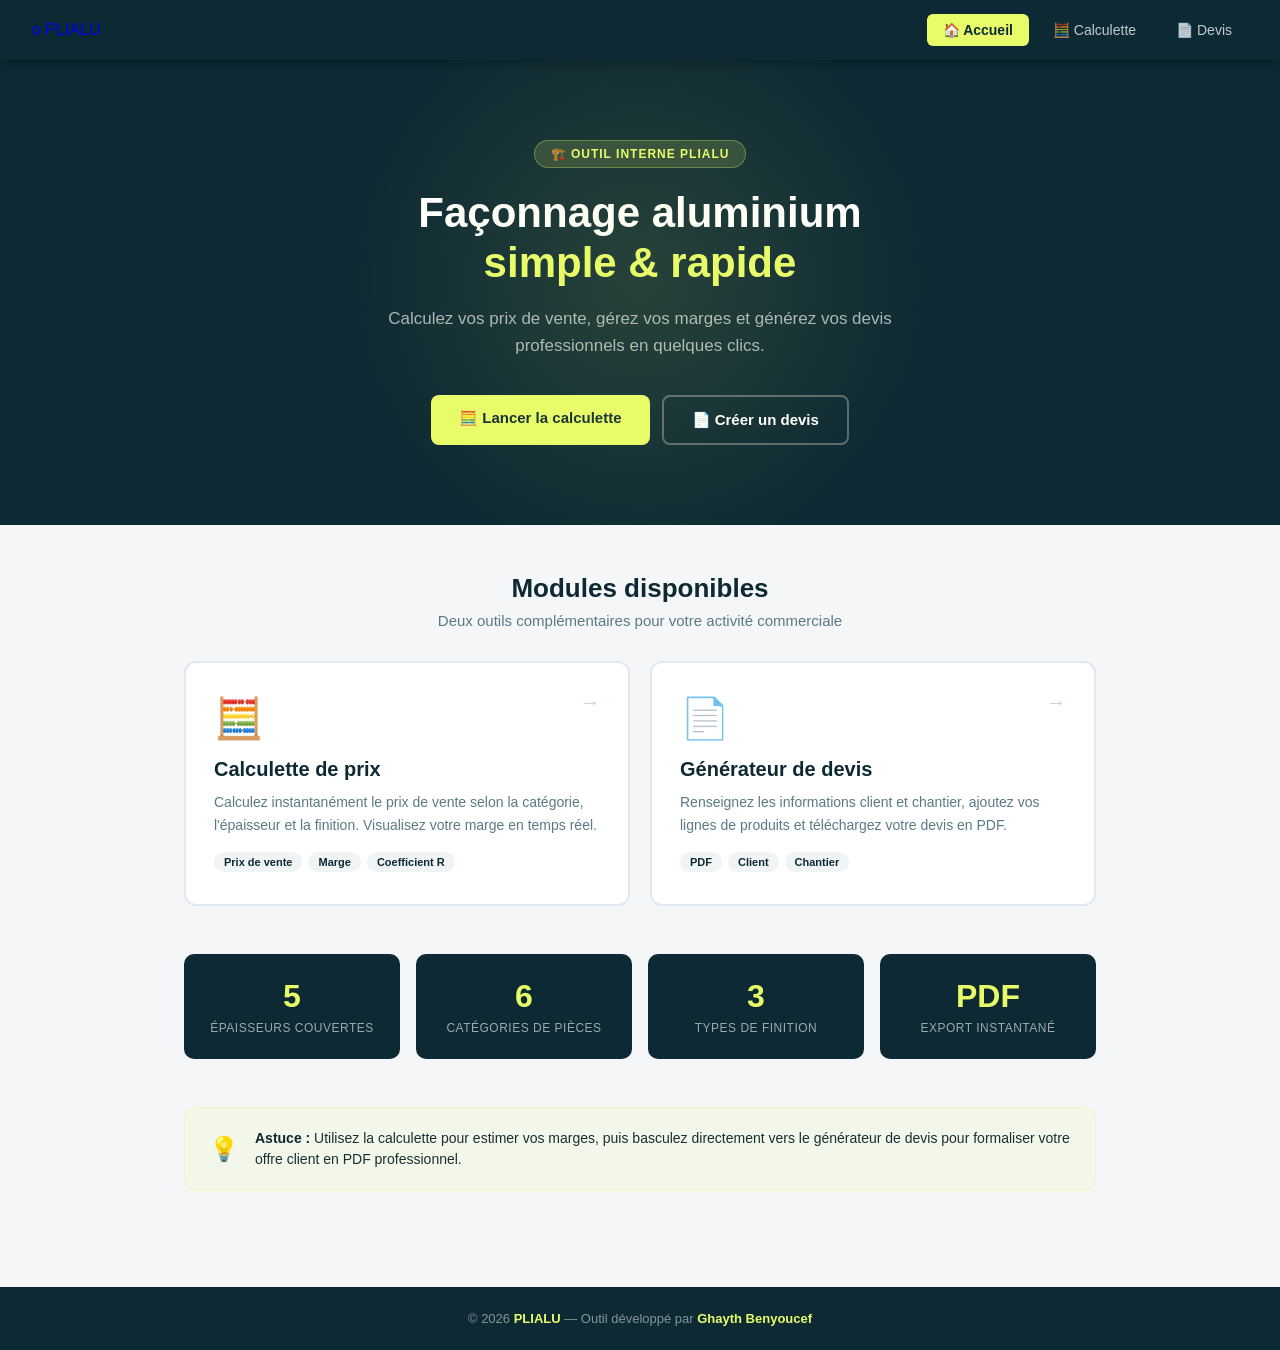
==== commit 537e2229: "Update index.html" ====
--- a/index.html
+++ b/index.html
@@ -216,7 +216,7 @@
 
 <!-- NAVBAR -->
 <nav class="navbar">
-  <div class="navbar-brand">⬡ PLIALU</div>
+  <a href="https://ghayth-plialu.github.io/" style="text-decoration:none;"><div class="nav-logo"><span>o</span> PLIALU</div></a>
   <div class="navbar-links">
     <a href="index.html" class="active">🏠 Accueil</a>
     <a href="calcul.html">🧮 Calculette</a>
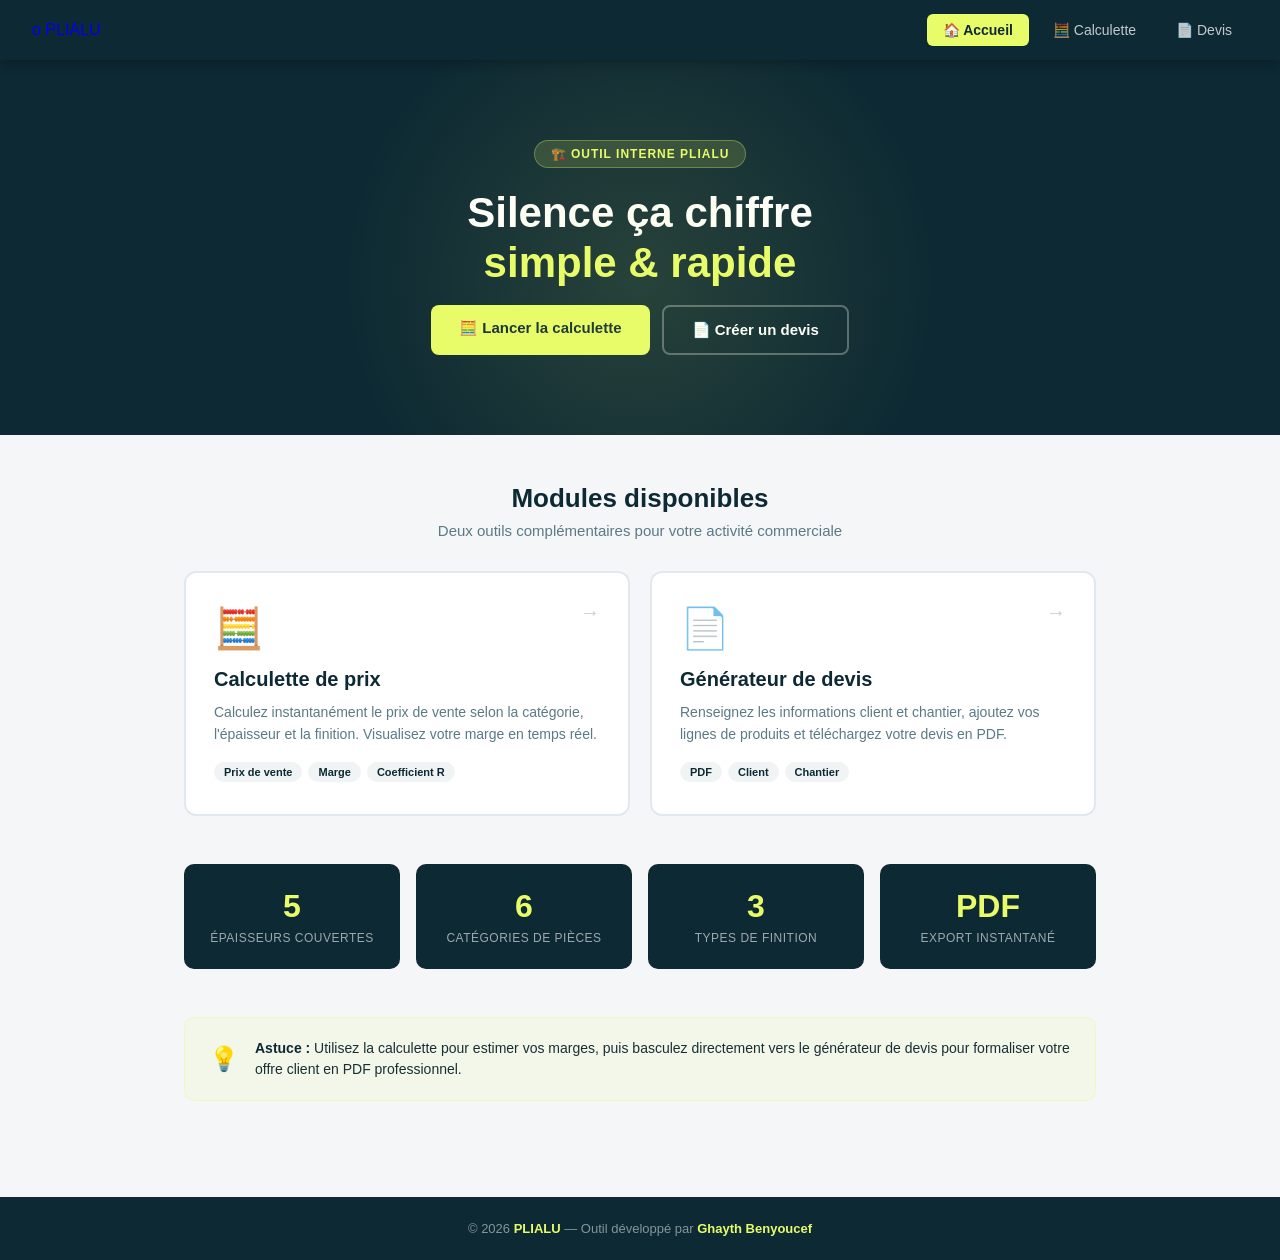
==== commit 5c8c9d67: "Update index.html" ====
--- a/index.html
+++ b/index.html
@@ -227,8 +227,7 @@
 <!-- HERO -->
 <section class="hero">
   <div class="hero-badge">🏗️ Outil interne PLIALU</div>
-  <h1>Façonnage aluminium<br><span>simple & rapide</span></h1>
-  <p>Calculez vos prix de vente, gérez vos marges et générez vos devis professionnels en quelques clics.</p>
+  <h1>Silence ça chiffre<br><span>simple & rapide</span></h1>
   <div class="hero-btns">
     <a href="calcul.html" class="btn-primary">🧮 Lancer la calculette</a>
     <a href="devis.html" class="btn-outline">📄 Créer un devis</a>
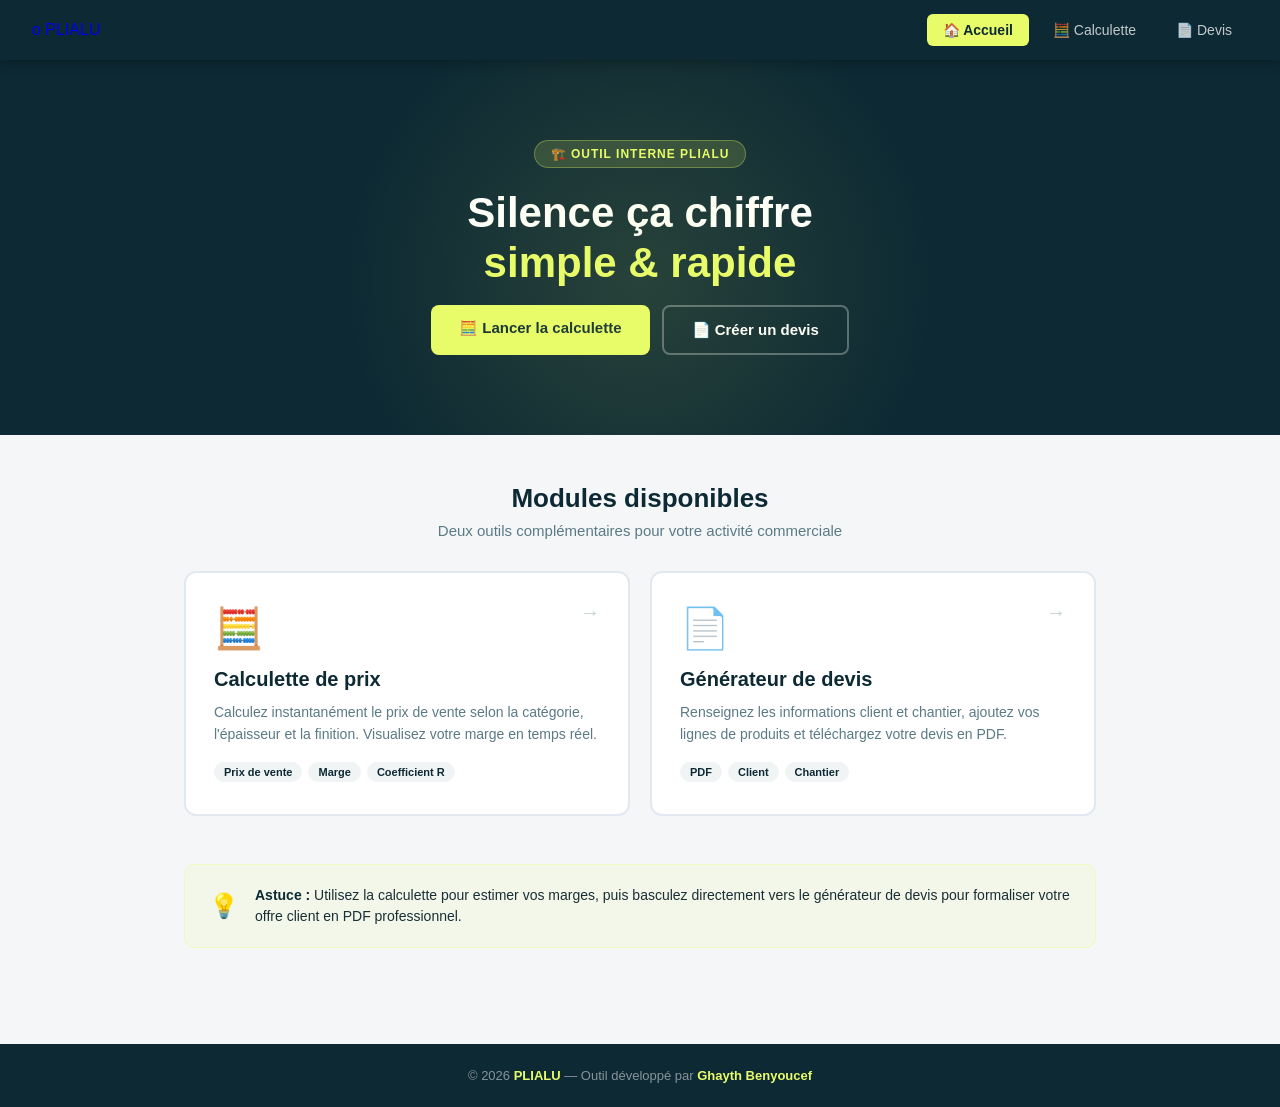
==== commit 5a8c69ca: "Update index.html" ====
--- a/index.html
+++ b/index.html
@@ -271,26 +271,6 @@
 
   </div>
 
-  <!-- Stats -->
-  <div class="stats-grid">
-    <div class="stat-card">
-      <div class="stat-val">5</div>
-      <div class="stat-lbl">Épaisseurs couvertes</div>
-    </div>
-    <div class="stat-card">
-      <div class="stat-val">6</div>
-      <div class="stat-lbl">Catégories de pièces</div>
-    </div>
-    <div class="stat-card">
-      <div class="stat-val">3</div>
-      <div class="stat-lbl">Types de finition</div>
-    </div>
-    <div class="stat-card">
-      <div class="stat-val">PDF</div>
-      <div class="stat-lbl">Export instantané</div>
-    </div>
-  </div>
-
   <!-- Info band -->
   <div class="info-band">
     <span>💡</span>
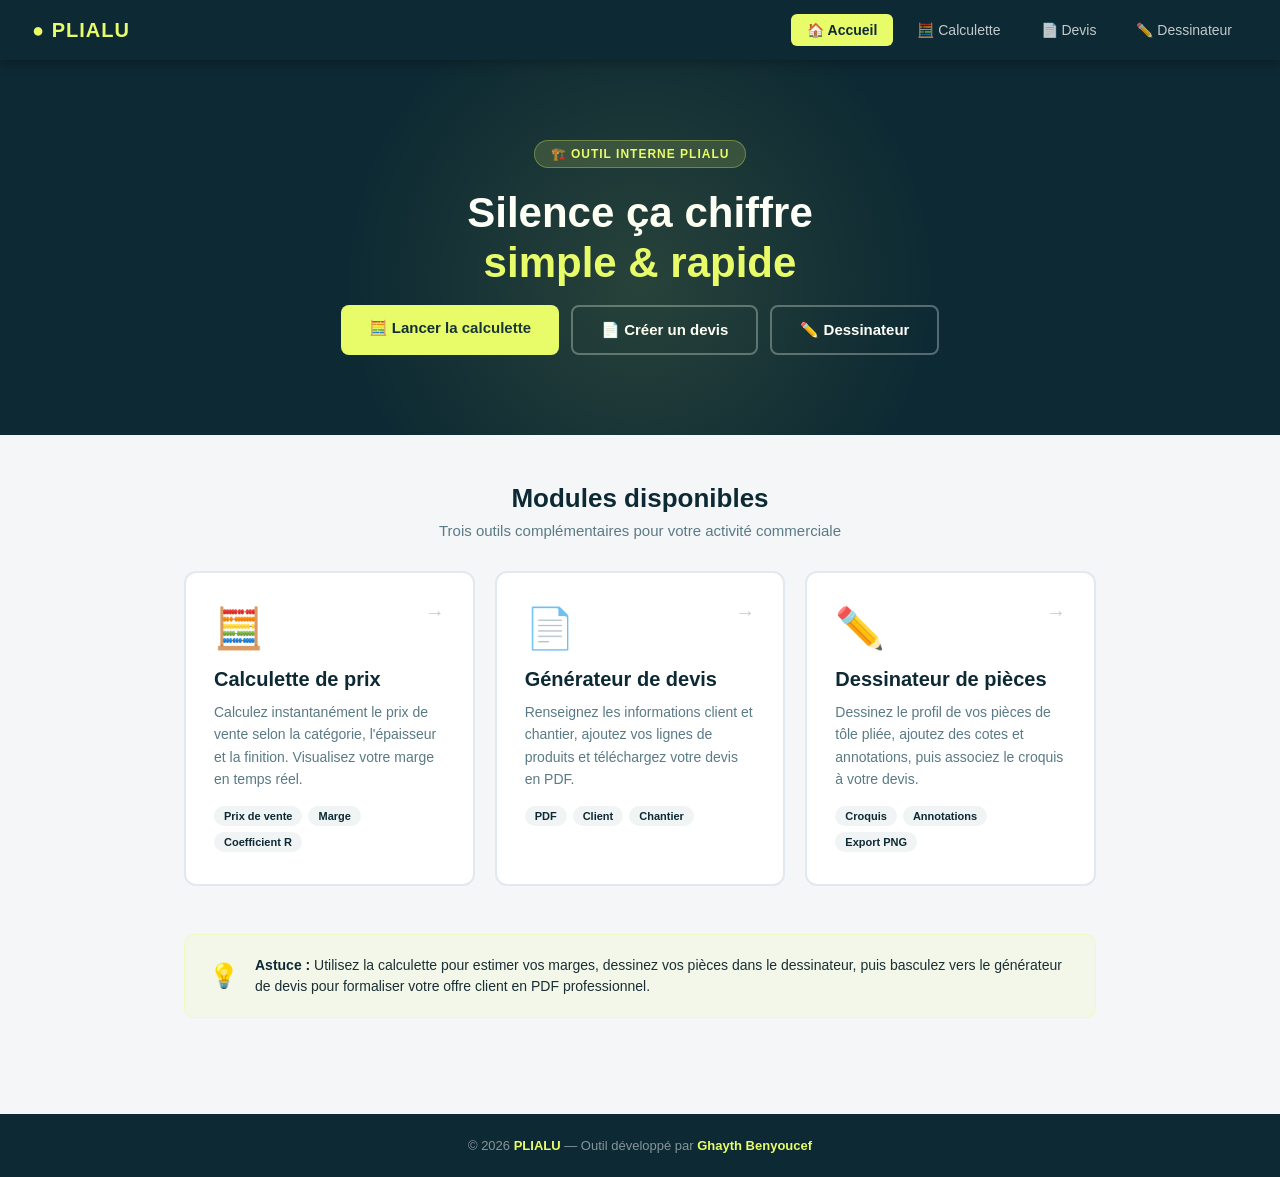
==== commit aadb4498: "Update index.html" ====
--- a/index.html
+++ b/index.html
@@ -167,17 +167,6 @@
     }
     .module-card:hover .module-arrow { color: #0d2933; transform: translateX(4px); }
 
-    /* ════ STATS ════ */
-    .stats-grid { display: grid; grid-template-columns: repeat(auto-fit, minmax(180px, 1fr)); gap: 16px; margin-bottom: 48px; }
-    .stat-card {
-      background: #0d2933;
-      border-radius: 10px;
-      padding: 24px;
-      text-align: center;
-    }
-    .stat-val { font-size: 32px; font-weight: 900; color: #e8fc69; }
-    .stat-lbl { font-size: 12px; color: rgba(255,255,255,0.6); margin-top: 6px; text-transform: uppercase; letter-spacing: 0.5px; }
-
     /* ════ INFO BAND ════ */
     .info-band {
       background: rgba(232,252,105,0.1);
@@ -216,21 +205,23 @@
 
 <!-- NAVBAR -->
 <nav class="navbar">
-  <a href="https://ghayth-plialu.github.io/" style="text-decoration:none;"><div class="nav-logo"><span>o</span> PLIALU</div></a>
+  <a href="https://ghayth-plialu.github.io/" style="text-decoration:none;"><div class="navbar-brand">● PLIALU</div></a>
   <div class="navbar-links">
     <a href="index.html" class="active">🏠 Accueil</a>
     <a href="calcul.html">🧮 Calculette</a>
     <a href="devis.html">📄 Devis</a>
+    <a href="dessinateur.html">✏️ Dessinateur</a>
   </div>
 </nav>
 
 <!-- HERO -->
 <section class="hero">
   <div class="hero-badge">🏗️ Outil interne PLIALU</div>
-  <h1>Silence ça chiffre<br><span>simple & rapide</span></h1>
+  <h1>Silence ça chiffre<br><span>simple &amp; rapide</span></h1>
   <div class="hero-btns">
     <a href="calcul.html" class="btn-primary">🧮 Lancer la calculette</a>
     <a href="devis.html" class="btn-outline">📄 Créer un devis</a>
+    <a href="dessinateur.html" class="btn-outline">✏️ Dessinateur</a>
   </div>
 </section>
 
@@ -240,7 +231,7 @@
   <!-- Modules -->
   <div class="section-title">
     <h2>Modules disponibles</h2>
-    <p>Deux outils complémentaires pour votre activité commerciale</p>
+    <p>Trois outils complémentaires pour votre activité commerciale</p>
   </div>
 
   <div class="modules-grid">
@@ -269,12 +260,24 @@
       </div>
     </a>
 
+    <a href="dessinateur.html" class="module-card">
+      <div class="module-arrow">→</div>
+      <div class="module-icon">✏️</div>
+      <h3>Dessinateur de pièces</h3>
+      <p>Dessinez le profil de vos pièces de tôle pliée, ajoutez des cotes et annotations, puis associez le croquis à votre devis.</p>
+      <div class="module-tags">
+        <span class="tag">Croquis</span>
+        <span class="tag">Annotations</span>
+        <span class="tag">Export PNG</span>
+      </div>
+    </a>
+
   </div>
 
   <!-- Info band -->
   <div class="info-band">
     <span>💡</span>
-    <p><strong>Astuce :</strong> Utilisez la calculette pour estimer vos marges, puis basculez directement vers le générateur de devis pour formaliser votre offre client en PDF professionnel.</p>
+    <p><strong>Astuce :</strong> Utilisez la calculette pour estimer vos marges, dessinez vos pièces dans le dessinateur, puis basculez vers le générateur de devis pour formaliser votre offre client en PDF professionnel.</p>
   </div>
 
 </div>
